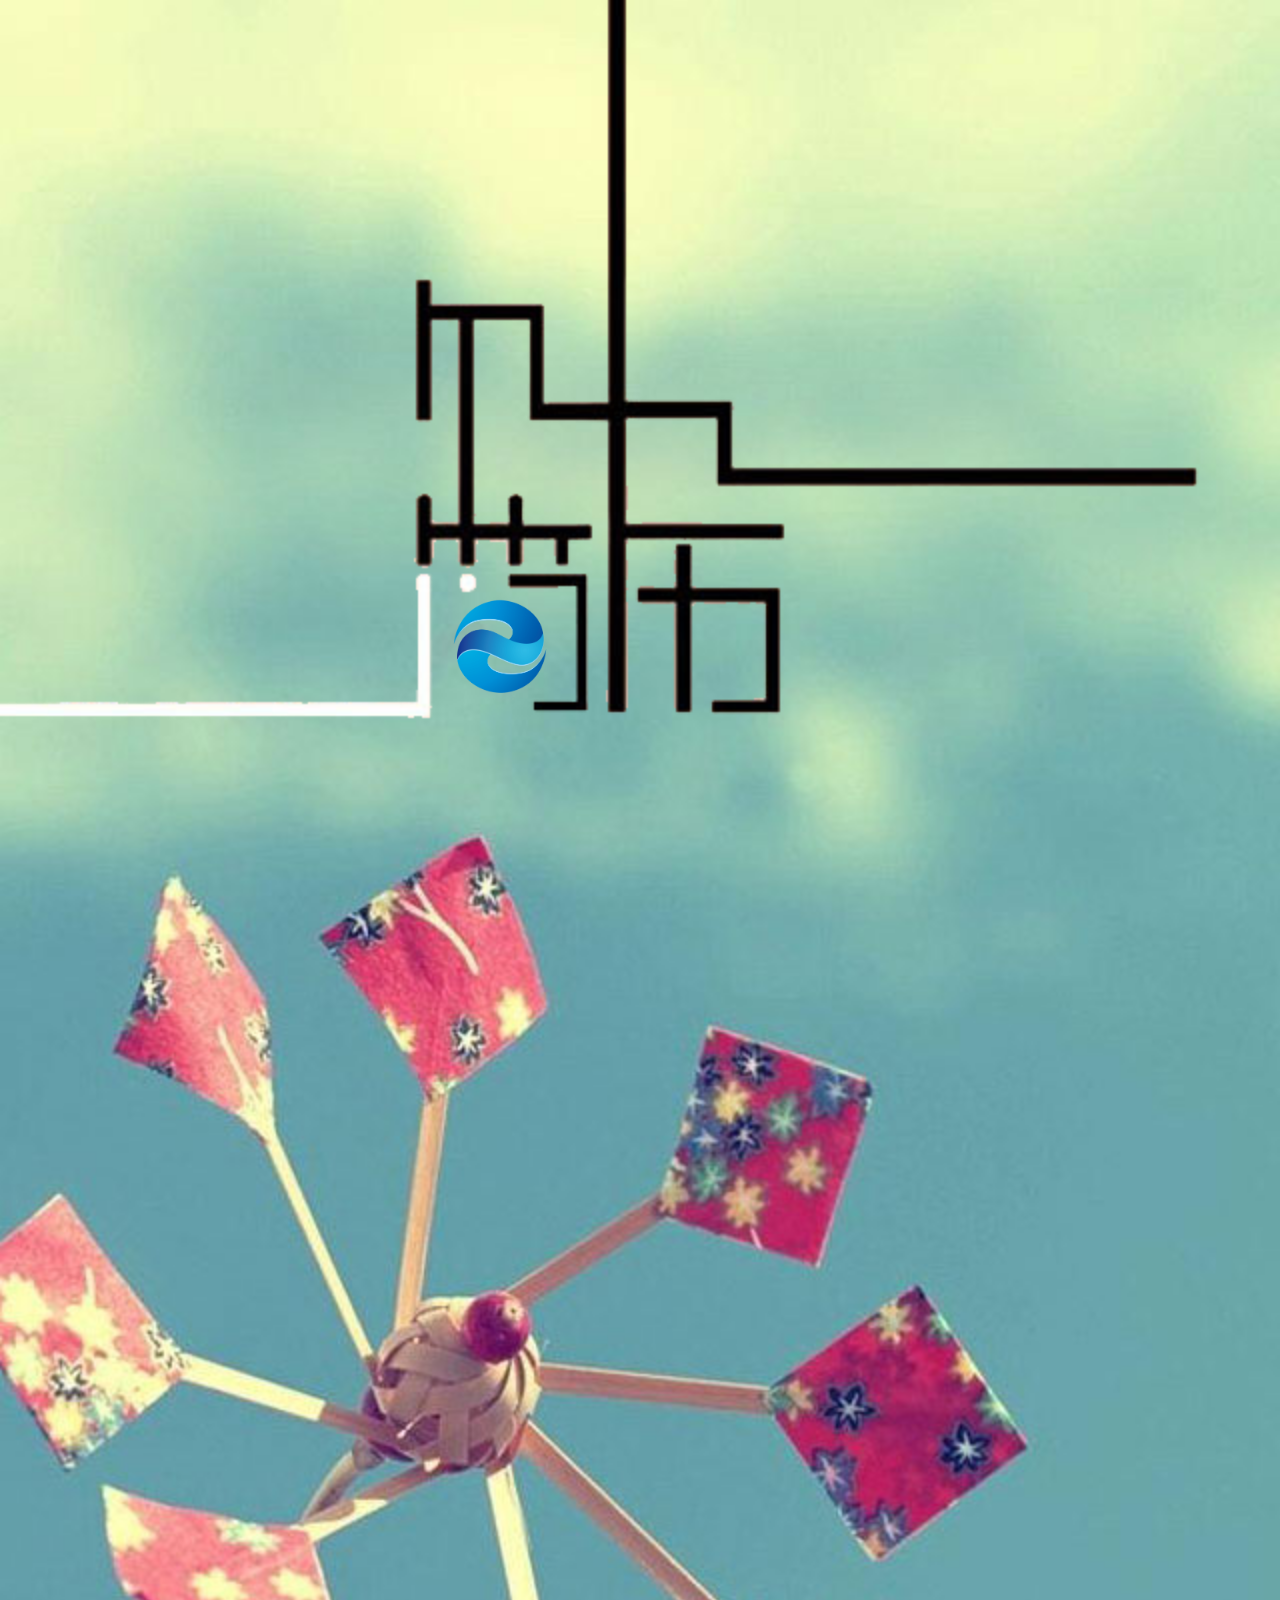
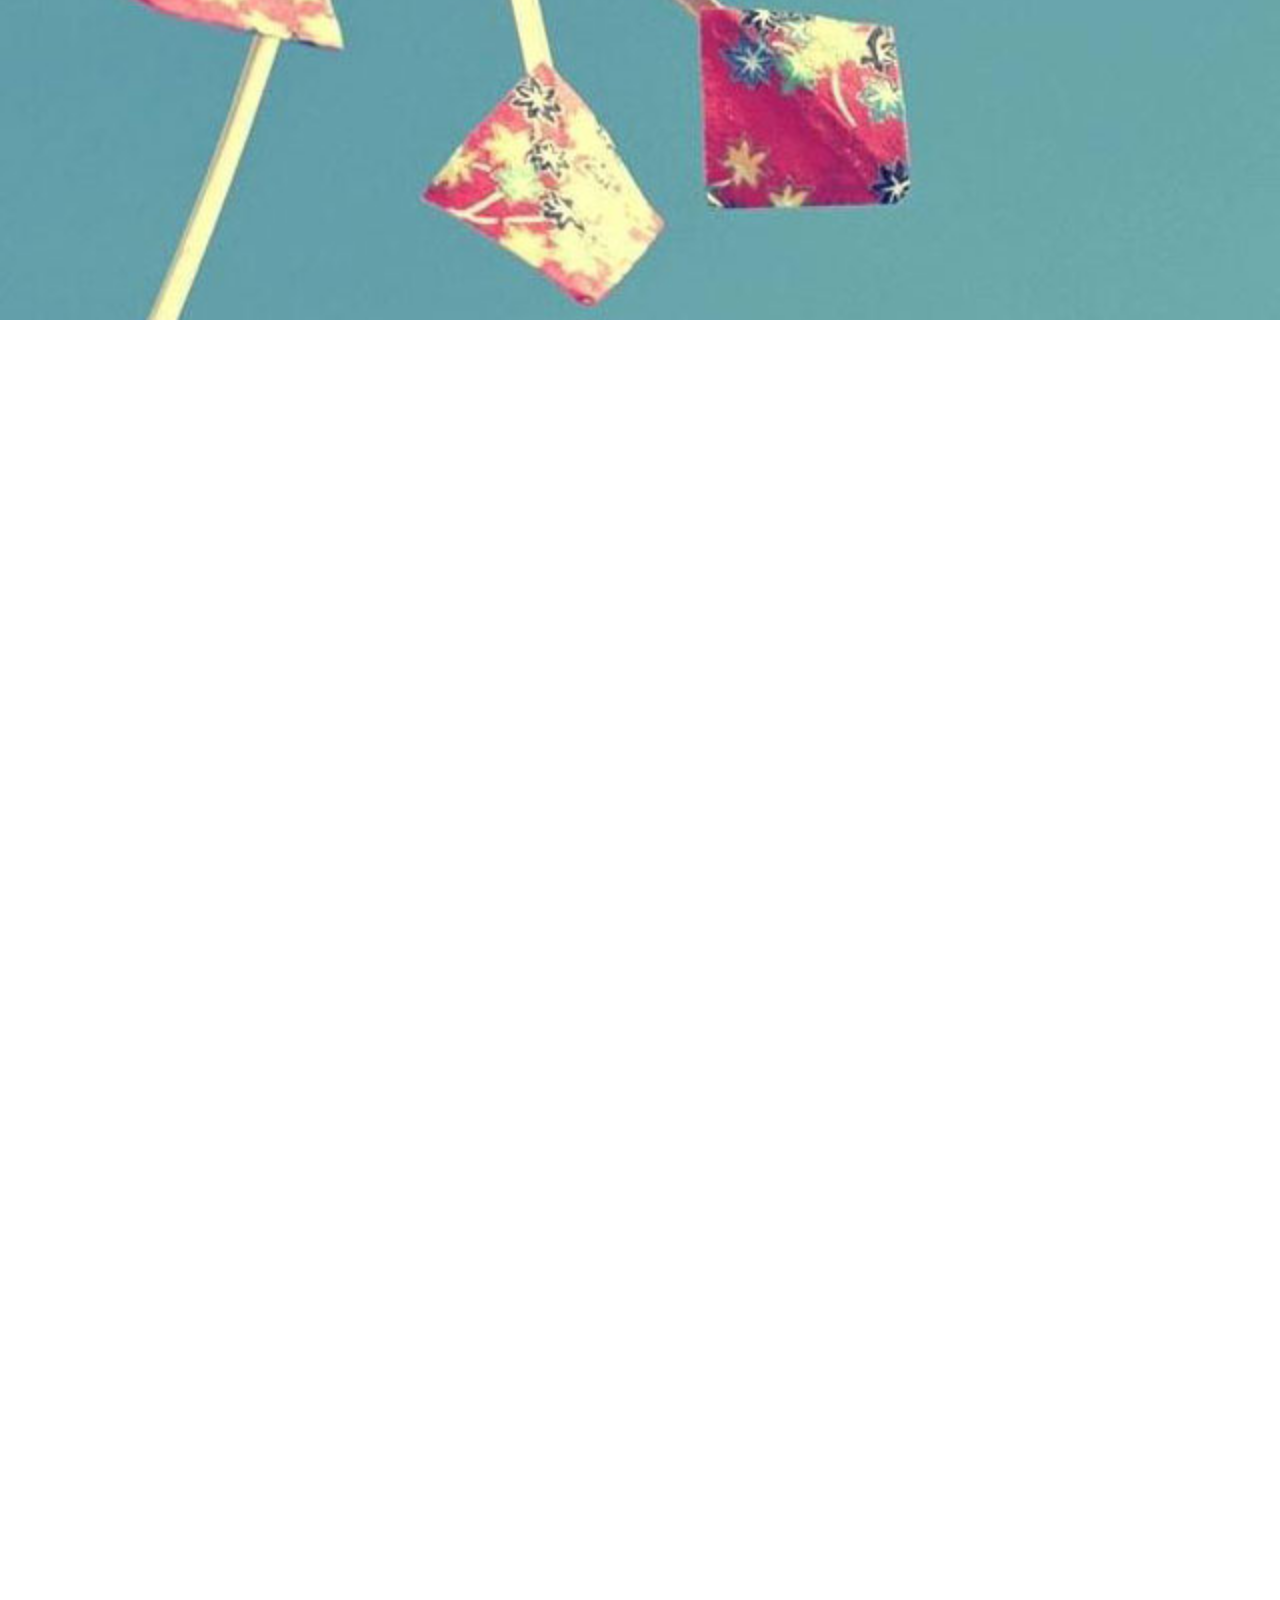
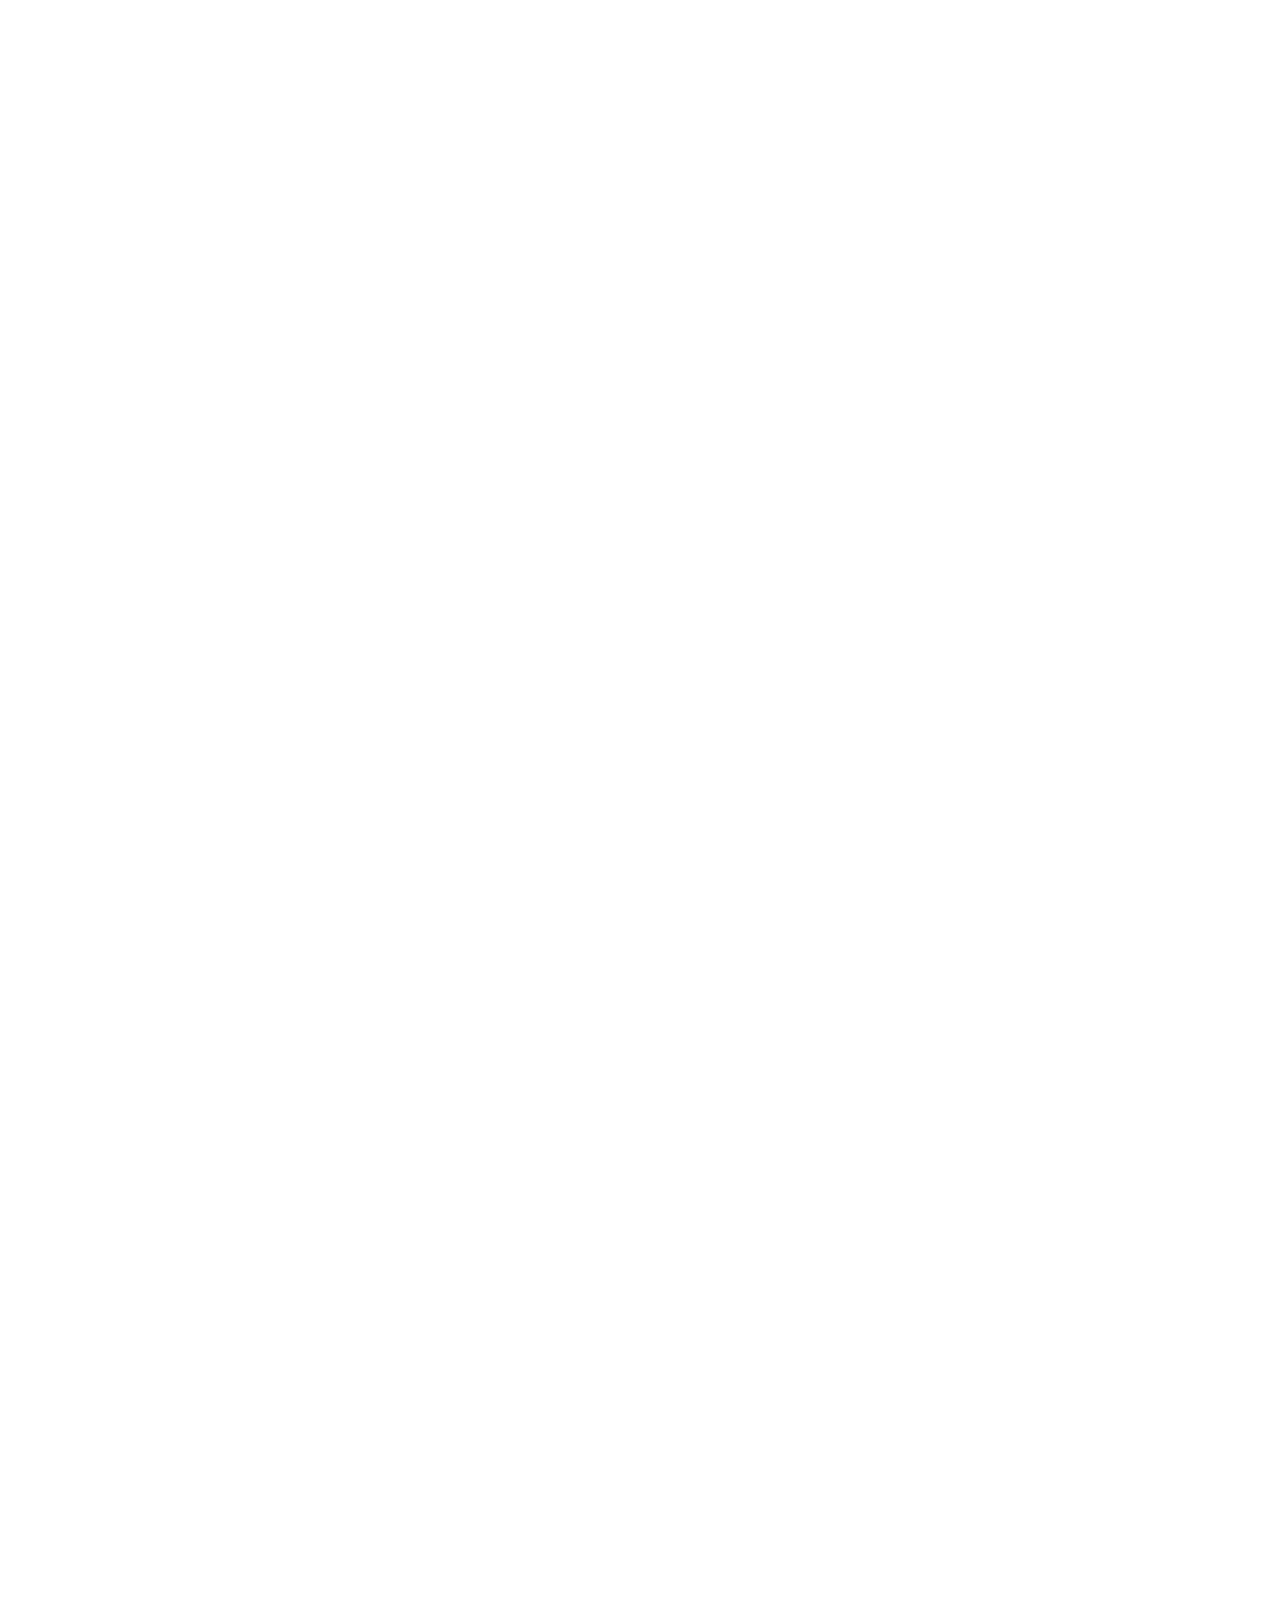
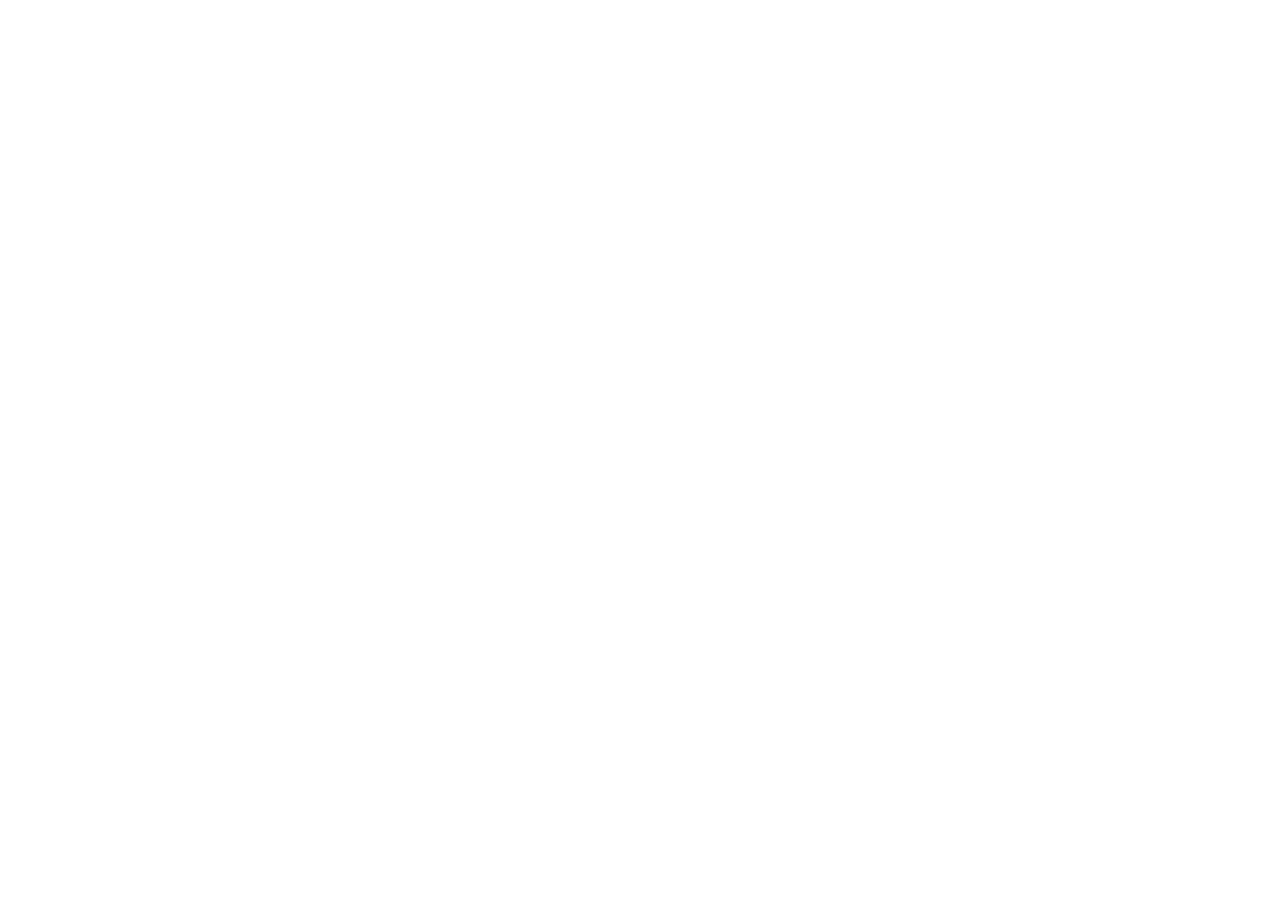
==== index.html @ b7b32af8 "上传讲义" ====
<!DOCTYPE html>
<html>
<head lang="en">
    <meta charset="UTF-8">
    <meta name = "viewport" content="width = device-width,initial-scale=1.0,user-scalable = no">
    <title>马丽-个人简历</title>
    <link rel="stylesheet" href="index.css"/>
</head>
<body>
    <div id="main">
        <ul id="list">
            <li class="zIndex">
                <div class="a1" id="a1">
                    <p></p>
                    <p></p>
                </div>
            </li>
            <li>
                <div class="a2">
                    <span><img src="images/my.jpg"></span>
                   <h3>web前端工程师</h3>
                   <p>姓名：马丽|女</p>
                   <p>学历：本科</p>
                   <p>工作经验：三年</p>
                   <p>电话：13641329804</p>
                   <p>邮箱：1315991270@qq.com</p>
                   <p>现居地：北京市西城区新街口</p>
                </div>
            </li>
            <li >
                <div class="a3">
                    <h3>教育背景</h3>
                   <p>
                   		毕业于郑州轻工业学院，计算机与通信工程学院，网络工程专业，主读课程：c++,java,c#高级编程,数据结构，操作系统，HTML5网站开发等。
                   </p>
                   
                   <h3>个人评价</h3>
                   <p>
                   		活泼开朗，容易相处，认真踏实，自学能力强，容易沟通，乐于团结，很强的责任心，对web前端有浓厚的兴趣！
                   </p>
                </div>
            </li>
            <li >
                <div class="a4">
                	<p>HTML5,css3</p>
                    <p>JavaScript</p>
                    <p>jQuery,ajax</p>
                    <p>git应用</p>
                    <p>IIS调试</p>
                    <p>Bootstrap</p>
                    <p>jQueryUI</p>
                    <p>响应式</p>
                    <p>app</p>
                    <p>PC,移动端</p>
                    <p>web技术</p>
                </div>
            </li>
            <li>
                <div class="a5">
                    <h3>工作经验</h3>
                    <dl>
                        <dt class="left"></dt>
                        <dd class="right">
                            <p>
                                <span></span>
                                2013/04 -- 2014/08<br/>
                                网易河南，担任网页设计制作，负责页面的设计与制作，以及专题页面的设计与制作
                            </p>
                            <p>
                                <span></span>
                                2014/09 -- 2015/09<br/>
                                北京商起网络科技有限公司，担任web前端工程师<br/>
                                1.主要负责公司网站的pc端、移动端、app的开发，并解决各个浏览器的兼容问题。
                                2.协助后台开发人员完成整站的开发。
                                3.帮助seo解决网站WordPress、帝国模板出现的页面问题，帮助网站维护解决网站样式的改变与更新。
                                4.解决浏览器的兼容问题
                            </p>
                            <p>
                                <span></span>
                                2015/09 -- 2016/03<br/>
                                北京中投摩根有限公司,担任web前端工程师<br/>
                                1.负责公司pc端,wap端，微信页面的开发，以及解决浏览器兼容问题。
                                2.配合后台完成页面调试。
                                3.完成其他部门沟通的交互需求
                            </p>
                        </dd>
                    </dl>
                </div>
            </li>
        </ul>
        
    </div>
</body>
</html>
<script src="index.js"></script>
---- index.css ----
* {
	margin:0;
	padding: 0;
}
html, body {
	width: 100%;
	height: 100%;
	overflow: hidden;
}
#main {
	width: 640px;
	height: 960px;
	position: absolute;
	left:50%;
	top:0;
	margin-left:-320px;
	transform-origin: top;
	-webkit-transform-origin: top;/*改变缩放的基准点*/
}
#list li {
	width: 100%;
	height: 100%;
	position: absolute;
	left:0;
	top:0;
	background-size: cover;
	background-repeat:no-repeat;
}
#list li:nth-child(1) {
	background-image: url(images/bg0.jpg);
}
#list li:nth-child(2) {
 background-image: url(images/bg1.jpg);
}
#list li:nth-child(3) {
 background-image: url(images/bg2.jpg);
}
#list li:nth-child(4) {
 background-image: url(images/bg3.png);
}
#list li:nth-child(5) {
 background-image: url(images/bg4.png);
}

.zIndex {
	z-index: 5;
}
.a1 p:nth-child(1) {
	width:600px;
	height:362px;
	background:url(images/i1.png) no-repeat;
	background-size: cover;
	transform: translate(0, -400px);
	-webkit-transform: translate(0, -400px);
	transition: 1s;
	-webkit-transition: 1s;
	opacity: 0;
}
.a1 p:nth-child(2) {
	width:50px;
	height:49px;
	background:url(images/i11.png) no-repeat center;
	background-size: cover;
	transition: 1s;
	-webkit-transition: 1s;
	transform:translate(-500px, 0);
	-webkit-transform:translate(-500px, 0);
	opacity: 0;
}
#a1 p:nth-child(1) {
	transform: translate(0, 0);
	-webkit-transform: translate(0, 0);
	opacity: 1.0;
}
#a1 p:nth-child(2) {
	opacity: 1.0;
	transform:translate(225px, -63px);
	-webkit-transform:translate(225px, -63px);
}
.a2 {
	position: absolute;
	bottom: 20%;
	font-size: 30px;
	color: #fff;
	width: 100%;
	text-align: center;
}
.a2 span {
	width:280px;
	height:280px;
	background:url(images/mybg.gif) no-repeat center;
	background-size: cover;
	display:block;
	margin:20px auto;
	position:relative;
	transform: translate(-600px, 0) rotate(0deg);
	-webkit-transform: translate(-600px, 0) rotate(0deg);
	transition: 1s;
	-webkit-transition: 1s;
}
.a2 span img {
	width: 240px;
	height: 240px;
	border-radius: 50%;
	display: block;
	margin: 0 auto;
	position: absolute;
	left: 50%;
	margin-left: -120px;
	top: 50%;
	margin-top: -120px;
}
.a2 p, .a1 h3 {
	height:50px;
	line-height:50px;
	padding-left:20px;
	background:rgba(0, 0, 0, 0.3);
	color:#fff;
	border-radius:20px;
	width:60%;
	margin:0 auto;
	margin-bottom:5px;
	font-size:28px;
}
.a2 h3 {
	text-align:center;
	font-size:30px;
	height: 50px;
	line-height: 50px;
	padding-left: 20px;
	background: rgba(0,0,0,0.3);
	color: #fff;
	border-radius: 20px;
	width: 60%;
	margin: 0 auto;
	margin-bottom: 5px;
	opacity: 0;
	transform: translate(0, -500px);
	-webkit-transform: translate(0, -500px);
}
.a2 p:nth-child(even) {
 transform: translate(500px, 0);
 -webkit-transform: translate(500px, 0);
}
.a2 p:nth-child(odd) {
 transform: translate(-500px, 0);
 -webkit-transform: translate(-500px, 0);
}
#a2 h3 {
	transform: translate(0, 0);
	-webkit-transform: translate(0, 0);
	opacity:1.0;
	transition:1s;
	-webkit-transition:1s;
}
#a2 span {
	transform: translate(0, 0) rotate(720deg);
	-webkit-transform: translate(0, 0) rotate(720deg);
}
#a2 p {
	transform: translate(0, 0);
	-webkit-transform: translate(0, 0);
	transition:1s;
	-webkit-transition:1s;
}
.a3 h3 {
	height:80px;
	line-height:80px;
	margin:0 auto;
	margin-top:100px;
	width:60%;
	background:rgba(0, 0, 0, 0.3);
	color:#fff;
	font-size:30px;
	padding:0 20px;
}
.a3 p {
	margin:0 auto;
	width:60%;
	padding:10px 20px;
	background:#fff;
	color:#333;
	line-height:50px;
	font-size:28px;
	opacity:0;
	transform: translate(0, 2000px);
	-webkit-transform: translate(0, 2000px);
}
.a3 h3 {
	transform: translate(0, -800px);
	-webkit-transform: translate(0, -800px);
	opacity:0;
}
#a3 h3 {
	transform: translate(0, 0);
	-webkit-transform: translate(0, 0);
	opacity:1.0;
	transition:1s;
	-webkit-transition:1s;
	box-shadow: 10px 10px 10px rgba(0, 0, 0, 0.3);
}
#a3 p {
	transform: translate(0, 0);
	-webkit-transform: translate(0, 0);
	opacity:1.0;
	transition:1s;
	-webkit-transition:1s;
	box-shadow: 10px 10px 10px rgba(0, 0, 0, 0.3);
}
.a4 p {
	width:100px;
	height:100px;
	text-align:center;
	line-height:100px;
	border-radius:50%;
	background:#93930A;
	position:absolute;
	left:50%;
	top:50%;
	margin-left:-50px;
	margin-top:-50px;
	color:#fff;
	font-size:18px;
	border: 10px dashed #fff;
	box-shadow: 2px 2px 43px rgba(255, 255, 255, 0.8);
	opacity: 0;
}
.a4 p:nth-child(11){
	-webkit-animation: rotating 1.2s linear infinite;
    animation: rotating 1.2s linear infinite;
	}
#a4 p:nth-child(1) {
background:#F60;
left:24%;
top:33%;
}
#a4 p:nth-child(2) {
background:#906;
left:50%;
top:28%;
}
#a4 p:nth-child(3) {
background:#52CB65;
left:74%;
top:33%;
}
#a4 p:nth-child(4) {
background:#E12D2D;
left:80%;
top:49%;
}
#a4 p:nth-child(5) {
background:#12087E;
left:74%;
top:64%;
}
#a4 p:nth-child(6) {
background:#71156F;
left:50%;
top:71%;
}
#a4 p:nth-child(7) {
background:#4DB849;
left:27%;
top:64%;
}
#a4 p:nth-child(8) {
background:#71156F;
left:18%;
top:49%;
}
#a4 p:nth-child(9) {
background:#0D0503;
top:10%;
left:50%;
}
#a4 p:nth-child(10) {
background:#0D0503;
top:90%;
left:50%;
}
#a4 p:nth-child(11) {
background:#0D0503;
top:50%;
left:50%;
}
#a4 p {
	opacity: 1.0;
	transform:rotate(720deg);
	-webkit-transform:rotate(720deg);
	transition: 1s;
	-webkit-transition: 1s;
}
.a5 {
	width:80%;
	margin:0 auto;
}
.a5 h3 {
	width:60%;
	height:50px;
	line-height:50px;
	text-align:center;
	background:rgba(255, 255, 255, 0.6);
	color:#fff;
	font-size:30px;
	margin:0 auto;
	margin-top:80px;
	opacity: 0;
}
.a5 dl {
	margin-top:30px;
	position:relative;
	overflow:hidden;
}
.a5 .left {
	width:1px;
	height:600px;
	background-color:#fff;
	float:left;
	margin-left:100px;
	opacity: 0;
}
.a5 .right {
	float:left;
	width:60%;
}
.a5 .right p {
	background-color:#fff;
	padding:10px;
	margin-bottom:20px;
	box-shadow: 5px 5px 10px rgba(255, 255, 255, 0.4);
	margin-left:20px;
	line-height:27px;
	font-size:16px;
	color:#333;
	opacity: 0;
	transform: translate(0, -800px);
	-webkit-transform: translate(0, -800px);
}
.a5 .right p span {
	width:25px;
	height:25px;
	border-radius:50%;
	background-color:#fff;
	position:absolute;
	left:-34px;
}
#a5 h3 {
	opacity:1.0;
	transition: 1s;
	-webkit-transition: 1s;
}
#a5 .left {
	opacity: 1.0;
	transition: 1s;
	-webkit-transition: 1s;
}
#a5 .right p {
	opacity: 1.0;
	transition: 2s;
	-webkit-transition: 2s;
	transform: translate(0, 0);
	-webkit-transform: translate(0, 0);
}

@-webkit-keyframes rotating {
    
	form {
     	background:none;
    }
	to {
        background:#f00;
    }
}

@keyframes rotating {
    form {
       background:none;
    }
	to {
        background:#f00;
    }
}
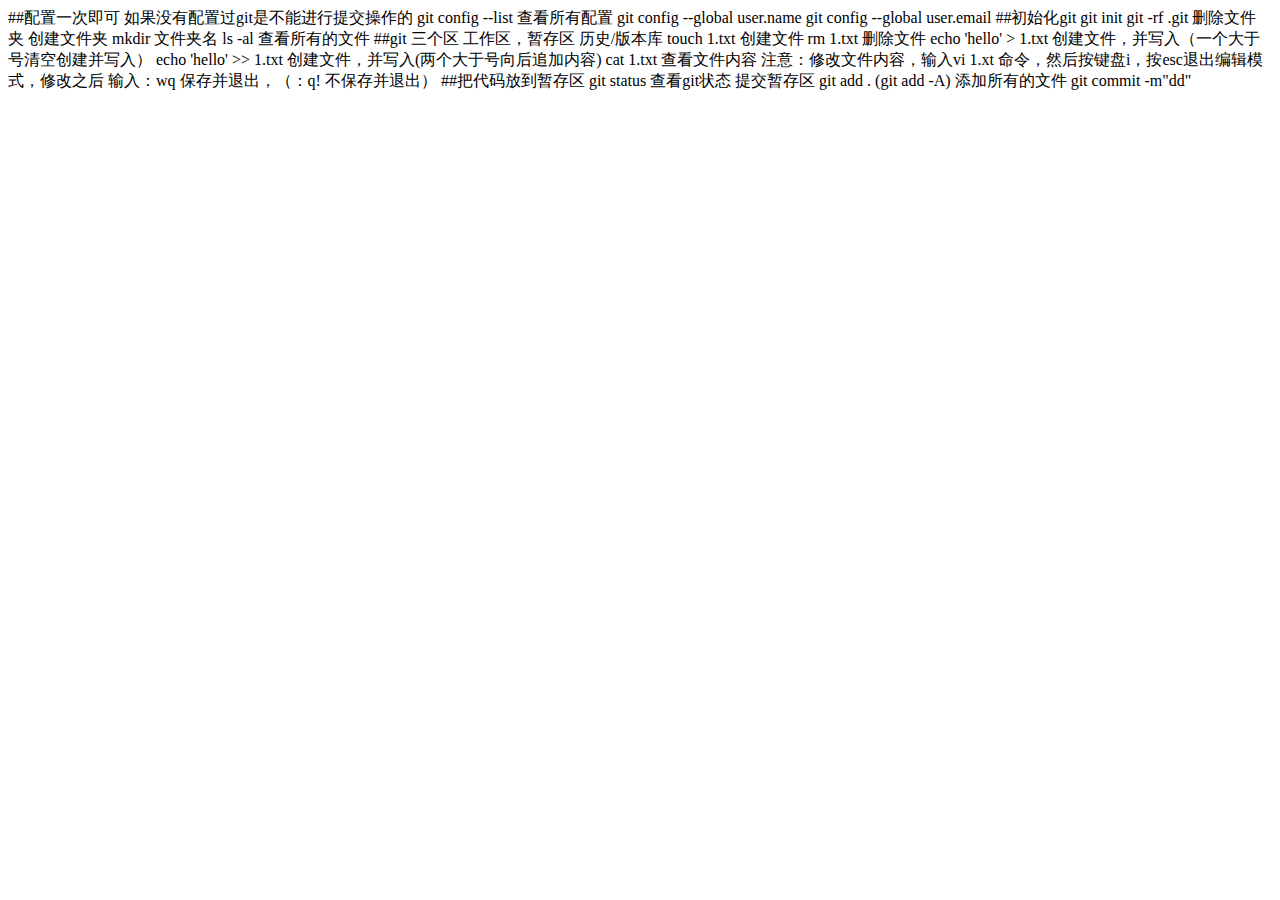
==== commit 1a53a32a: "文件提交" ====
--- a/index.html
+++ b/index.html
@@ -1,95 +1,32 @@
 <!DOCTYPE html>
 <html>
-<head lang="en">
+<head>
     <meta charset="UTF-8">
-    <meta name = "viewport" content="width = device-width,initial-scale=1.0,user-scalable = no">
-    <title>马丽-个人简历</title>
-    <link rel="stylesheet" href="index.css"/>
+    <title>Title</title>
 </head>
 <body>
-    <div id="main">
-        <ul id="list">
-            <li class="zIndex">
-                <div class="a1" id="a1">
-                    <p></p>
-                    <p></p>
-                </div>
-            </li>
-            <li>
-                <div class="a2">
-                    <span><img src="images/my.jpg"></span>
-                   <h3>web前端工程师</h3>
-                   <p>姓名：马丽|女</p>
-                   <p>学历：本科</p>
-                   <p>工作经验：三年</p>
-                   <p>电话：13641329804</p>
-                   <p>邮箱：1315991270@qq.com</p>
-                   <p>现居地：北京市西城区新街口</p>
-                </div>
-            </li>
-            <li >
-                <div class="a3">
-                    <h3>教育背景</h3>
-                   <p>
-                   		毕业于郑州轻工业学院，计算机与通信工程学院，网络工程专业，主读课程：c++,java,c#高级编程,数据结构，操作系统，HTML5网站开发等。
-                   </p>
-                   
-                   <h3>个人评价</h3>
-                   <p>
-                   		活泼开朗，容易相处，认真踏实，自学能力强，容易沟通，乐于团结，很强的责任心，对web前端有浓厚的兴趣！
-                   </p>
-                </div>
-            </li>
-            <li >
-                <div class="a4">
-                	<p>HTML5,css3</p>
-                    <p>JavaScript</p>
-                    <p>jQuery,ajax</p>
-                    <p>git应用</p>
-                    <p>IIS调试</p>
-                    <p>Bootstrap</p>
-                    <p>jQueryUI</p>
-                    <p>响应式</p>
-                    <p>app</p>
-                    <p>PC,移动端</p>
-                    <p>web技术</p>
-                </div>
-            </li>
-            <li>
-                <div class="a5">
-                    <h3>工作经验</h3>
-                    <dl>
-                        <dt class="left"></dt>
-                        <dd class="right">
-                            <p>
-                                <span></span>
-                                2013/04 -- 2014/08<br/>
-                                网易河南，担任网页设计制作，负责页面的设计与制作，以及专题页面的设计与制作
-                            </p>
-                            <p>
-                                <span></span>
-                                2014/09 -- 2015/09<br/>
-                                北京商起网络科技有限公司，担任web前端工程师<br/>
-                                1.主要负责公司网站的pc端、移动端、app的开发，并解决各个浏览器的兼容问题。
-                                2.协助后台开发人员完成整站的开发。
-                                3.帮助seo解决网站WordPress、帝国模板出现的页面问题，帮助网站维护解决网站样式的改变与更新。
-                                4.解决浏览器的兼容问题
-                            </p>
-                            <p>
-                                <span></span>
-                                2015/09 -- 2016/03<br/>
-                                北京中投摩根有限公司,担任web前端工程师<br/>
-                                1.负责公司pc端,wap端，微信页面的开发，以及解决浏览器兼容问题。
-                                2.配合后台完成页面调试。
-                                3.完成其他部门沟通的交互需求
-                            </p>
-                        </dd>
-                    </dl>
-                </div>
-            </li>
-        </ul>
-        
-    </div>
+##配置一次即可
+如果没有配置过git是不能进行提交操作的
+git config --list 查看所有配置
+git config --global user.name
+git config --global user.email
+##初始化git
+git init
+git -rf .git 删除文件夹
+创建文件夹 mkdir 文件夹名
+ls -al 查看所有的文件
+##git 三个区 工作区，暂存区 历史/版本库
+touch 1.txt 创建文件
+rm 1.txt 删除文件
+echo 'hello' > 1.txt 创建文件，并写入（一个大于号清空创建并写入）
+echo 'hello' >> 1.txt 创建文件，并写入(两个大于号向后追加内容)
+cat 1.txt 查看文件内容
+注意：修改文件内容，输入vi 1.xt 命令，然后按键盘i，按esc退出编辑模式，修改之后 输入：wq 保存并退出，（：q! 不保存并退出）
+##把代码放到暂存区
+git status 查看git状态
+提交暂存区
+git add . (git add -A) 添加所有的文件
+git commit -m"dd"
+
 </body>
-</html>
-<script src="index.js"></script>+</html>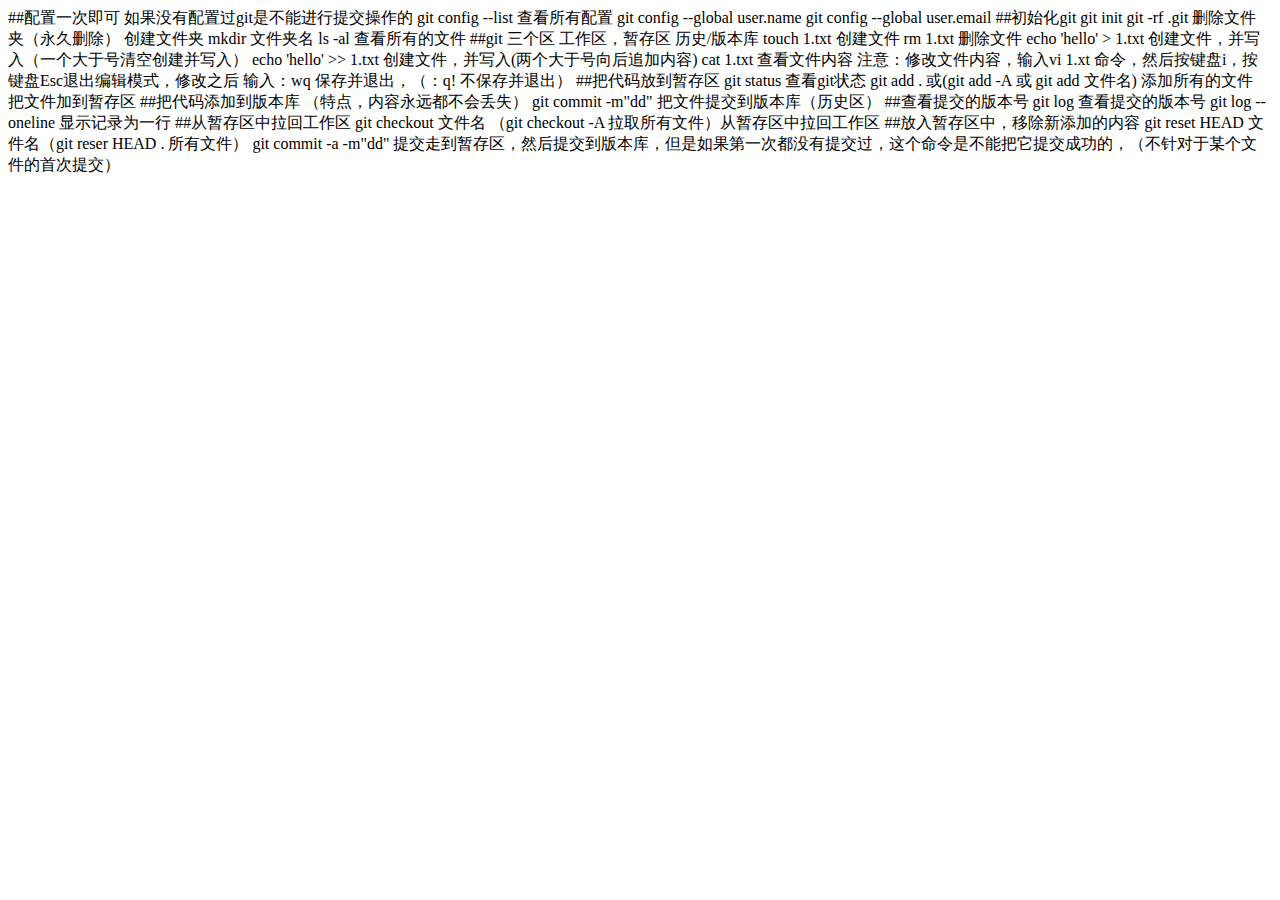
==== commit a21345af: "再次提交" ====
--- a/index.html
+++ b/index.html
@@ -12,7 +12,7 @@
 git config --global user.email
 ##初始化git
 git init
-git -rf .git 删除文件夹
+git -rf .git 删除文件夹（永久删除）
 创建文件夹 mkdir 文件夹名
 ls -al 查看所有的文件
 ##git 三个区 工作区，暂存区 历史/版本库
@@ -21,12 +21,21 @@
 echo 'hello' > 1.txt 创建文件，并写入（一个大于号清空创建并写入）
 echo 'hello' >> 1.txt 创建文件，并写入(两个大于号向后追加内容)
 cat 1.txt 查看文件内容
-注意：修改文件内容，输入vi 1.xt 命令，然后按键盘i，按esc退出编辑模式，修改之后 输入：wq 保存并退出，（：q! 不保存并退出）
+注意：修改文件内容，输入vi 1.xt 命令，然后按键盘i，按键盘Esc退出编辑模式，修改之后 输入：wq 保存并退出，（：q! 不保存并退出）
 ##把代码放到暂存区
 git status 查看git状态
-提交暂存区
-git add . (git add -A) 添加所有的文件
-git commit -m"dd"
+git add . 或(git add -A 或 git add 文件名) 添加所有的文件 把文件加到暂存区
+##把代码添加到版本库  （特点，内容永远都不会丢失）
+git commit -m"dd" 把文件提交到版本库（历史区）
+##查看提交的版本号
+git log 查看提交的版本号
+git log --oneline 显示记录为一行
+##从暂存区中拉回工作区
+git checkout 文件名 （git checkout -A 拉取所有文件）从暂存区中拉回工作区
+##放入暂存区中，移除新添加的内容
+git reset HEAD 文件名（git reser HEAD . 所有文件）
+git commit -a -m"dd" 提交走到暂存区，然后提交到版本库，但是如果第一次都没有提交过，这个命令是不能把它提交成功的，（不针对于某个文件的首次提交）
+
 
 </body>
 </html>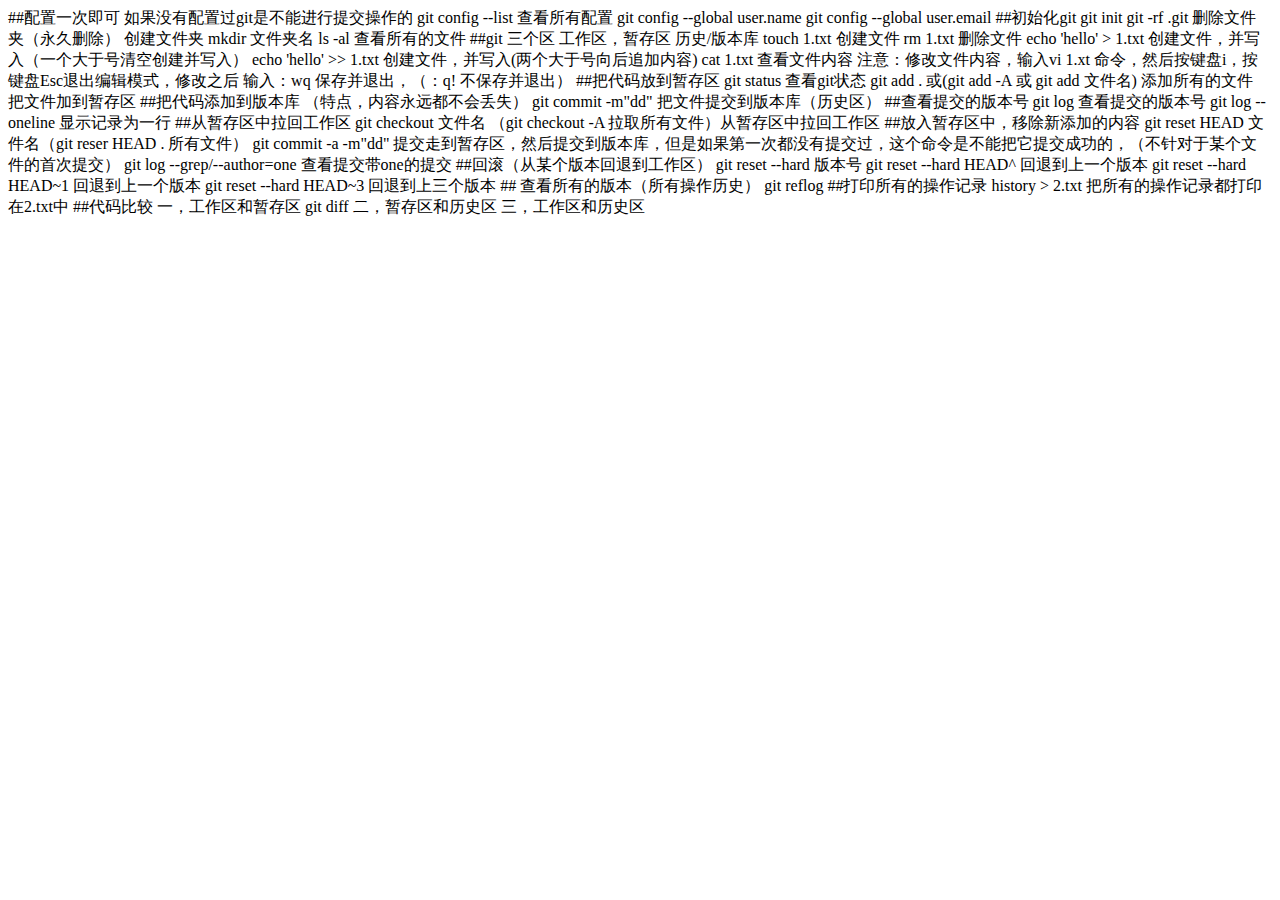
==== commit 276d9ed3: "dd" ====
--- a/index.html
+++ b/index.html
@@ -10,11 +10,13 @@
 git config --list 查看所有配置
 git config --global user.name
 git config --global user.email
+
 ##初始化git
 git init
 git -rf .git 删除文件夹（永久删除）
 创建文件夹 mkdir 文件夹名
 ls -al 查看所有的文件
+
 ##git 三个区 工作区，暂存区 历史/版本库
 touch 1.txt 创建文件
 rm 1.txt 删除文件
@@ -22,20 +24,42 @@
 echo 'hello' >> 1.txt 创建文件，并写入(两个大于号向后追加内容)
 cat 1.txt 查看文件内容
 注意：修改文件内容，输入vi 1.xt 命令，然后按键盘i，按键盘Esc退出编辑模式，修改之后 输入：wq 保存并退出，（：q! 不保存并退出）
+
 ##把代码放到暂存区
 git status 查看git状态
 git add . 或(git add -A 或 git add 文件名) 添加所有的文件 把文件加到暂存区
+
 ##把代码添加到版本库  （特点，内容永远都不会丢失）
 git commit -m"dd" 把文件提交到版本库（历史区）
+
 ##查看提交的版本号
 git log 查看提交的版本号
 git log --oneline 显示记录为一行
+
 ##从暂存区中拉回工作区
 git checkout 文件名 （git checkout -A 拉取所有文件）从暂存区中拉回工作区
+
 ##放入暂存区中，移除新添加的内容
 git reset HEAD 文件名（git reser HEAD . 所有文件）
 git commit -a -m"dd" 提交走到暂存区，然后提交到版本库，但是如果第一次都没有提交过，这个命令是不能把它提交成功的，（不针对于某个文件的首次提交）
+git log --grep/--author=one 查看提交带one的提交
 
+##回滚（从某个版本回退到工作区）
+git reset --hard 版本号
+git reset --hard HEAD^ 回退到上一个版本
+git reset --hard HEAD~1 回退到上一个版本
+git reset --hard HEAD~3 回退到上三个版本
 
+## 查看所有的版本（所有操作历史）
+git reflog
+
+##打印所有的操作记录
+history > 2.txt 把所有的操作记录都打印在2.txt中
+
+##代码比较
+一，工作区和暂存区
+git diff 
+二，暂存区和历史区
+三，工作区和历史区
 </body>
 </html>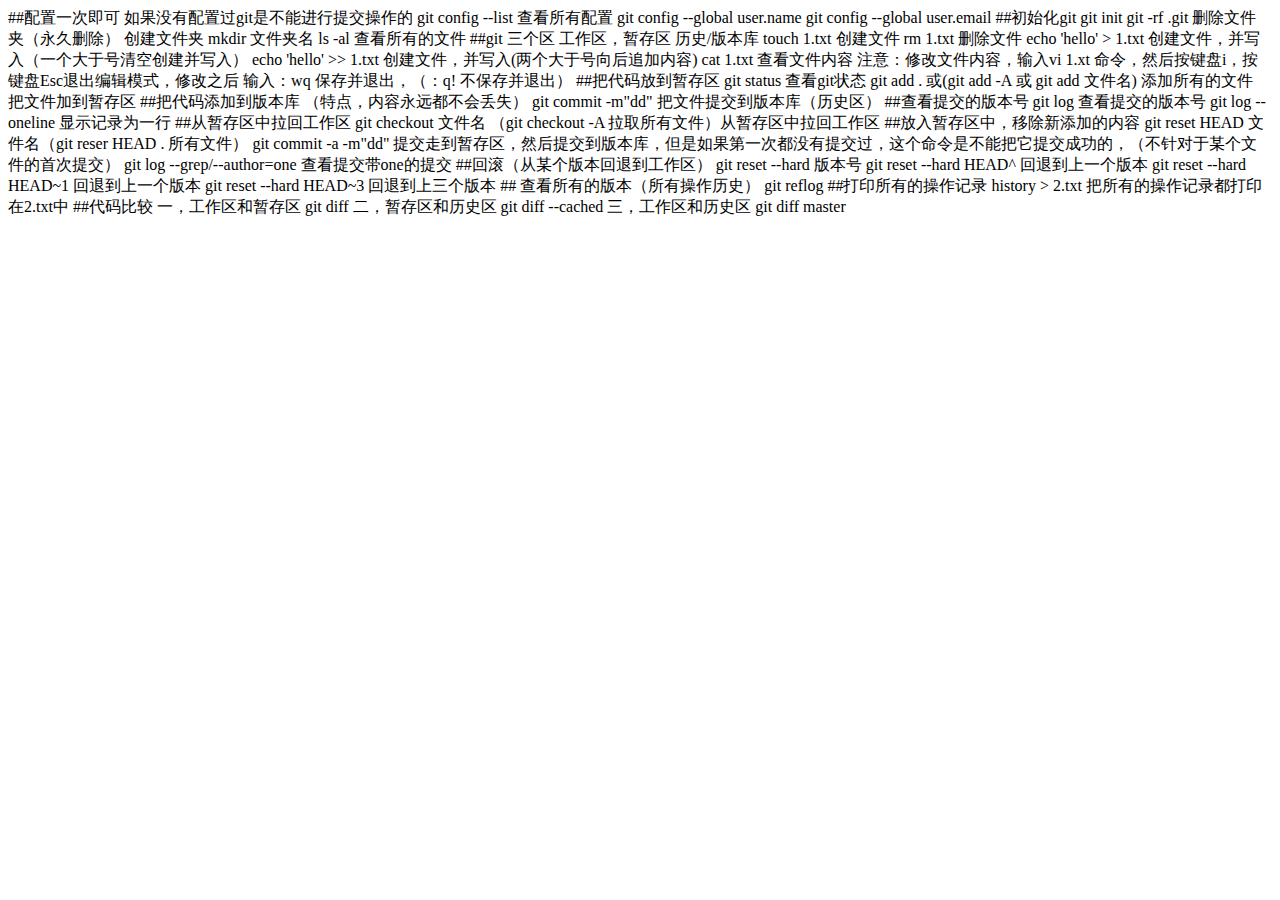
==== commit 71ac2969: "dd" ====
--- a/index.html
+++ b/index.html
@@ -58,8 +58,10 @@
 
 ##代码比较
 一，工作区和暂存区
-git diff 
+git diff
 二，暂存区和历史区
+git diff --cached
 三，工作区和历史区
+git diff master
 </body>
 </html>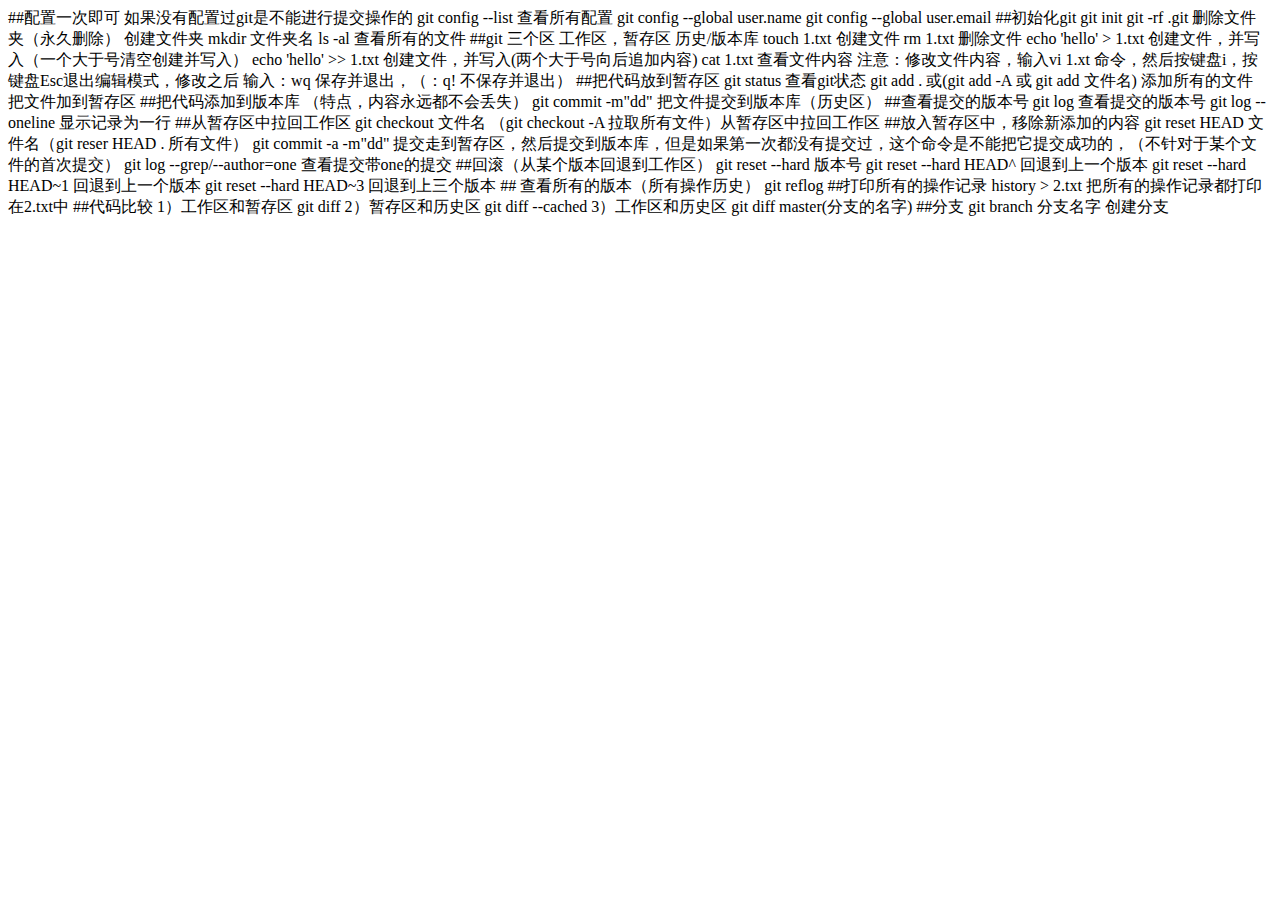
==== commit b5634c9f: "fd" ====
--- a/index.html
+++ b/index.html
@@ -57,11 +57,14 @@
 history > 2.txt 把所有的操作记录都打印在2.txt中
 
 ##代码比较
-一，工作区和暂存区
+1）工作区和暂存区
 git diff
-二，暂存区和历史区
+2）暂存区和历史区
 git diff --cached
-三，工作区和历史区
-git diff master
+3）工作区和历史区
+git diff master(分支的名字)
+
+##分支
+git branch 分支名字  创建分支
 </body>
 </html>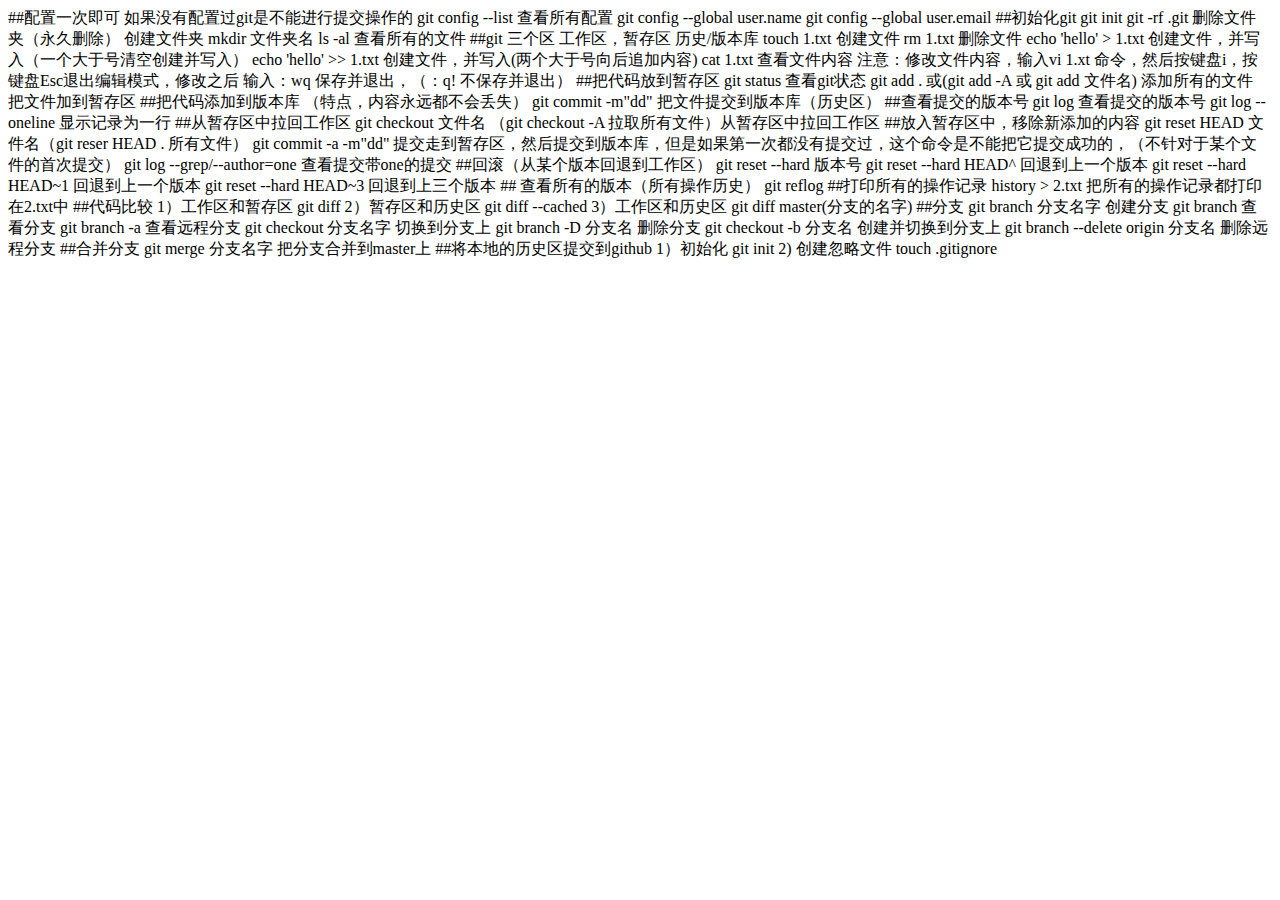
==== commit b7fdb8b0: "ff" ====
--- a/index.html
+++ b/index.html
@@ -66,5 +66,20 @@
 
 ##分支
 git branch 分支名字  创建分支
+git branch 查看分支
+git branch -a 查看远程分支
+git checkout 分支名字 切换到分支上
+git branch -D 分支名  删除分支
+git checkout -b 分支名 创建并切换到分支上
+git branch --delete origin 分支名 删除远程分支
+
+##合并分支
+git merge 分支名字  把分支合并到master上
+
+##将本地的历史区提交到github
+1）初始化 git init
+2) 创建忽略文件 touch .gitignore
+
+
 </body>
 </html>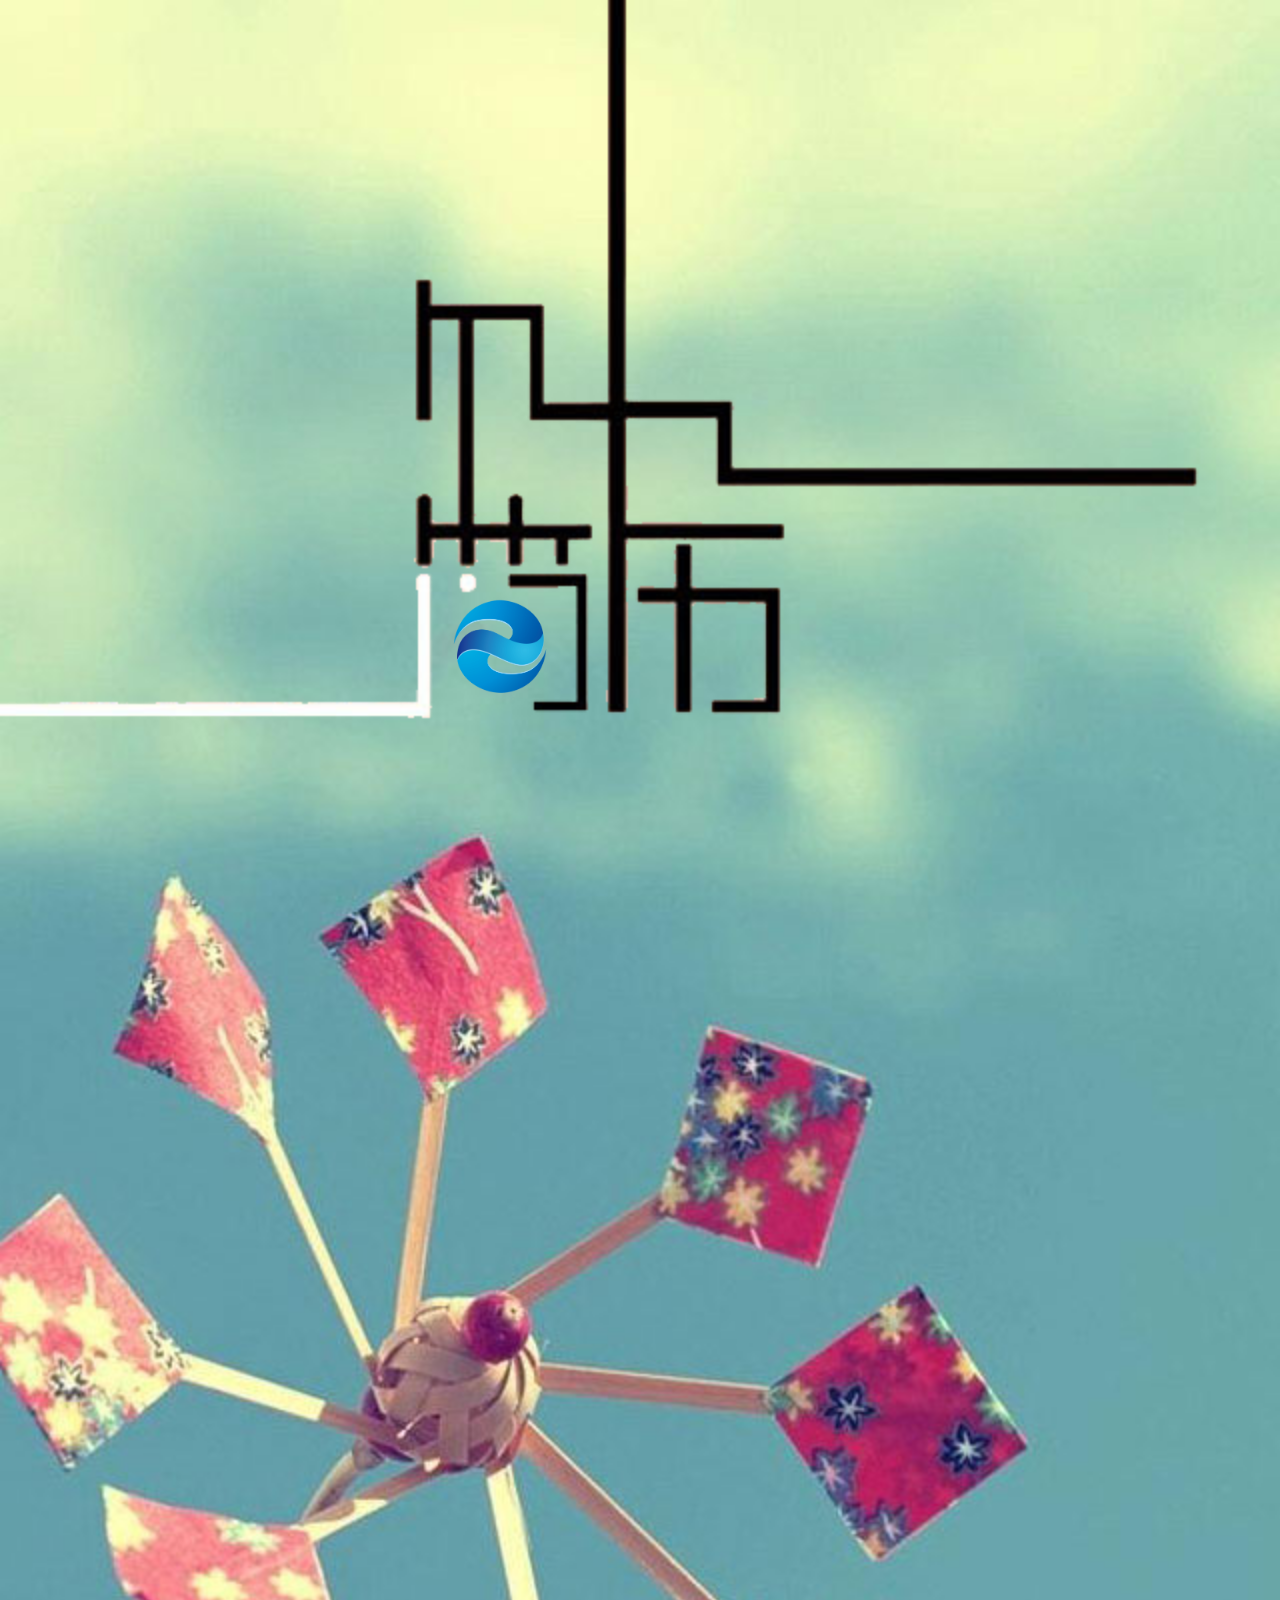
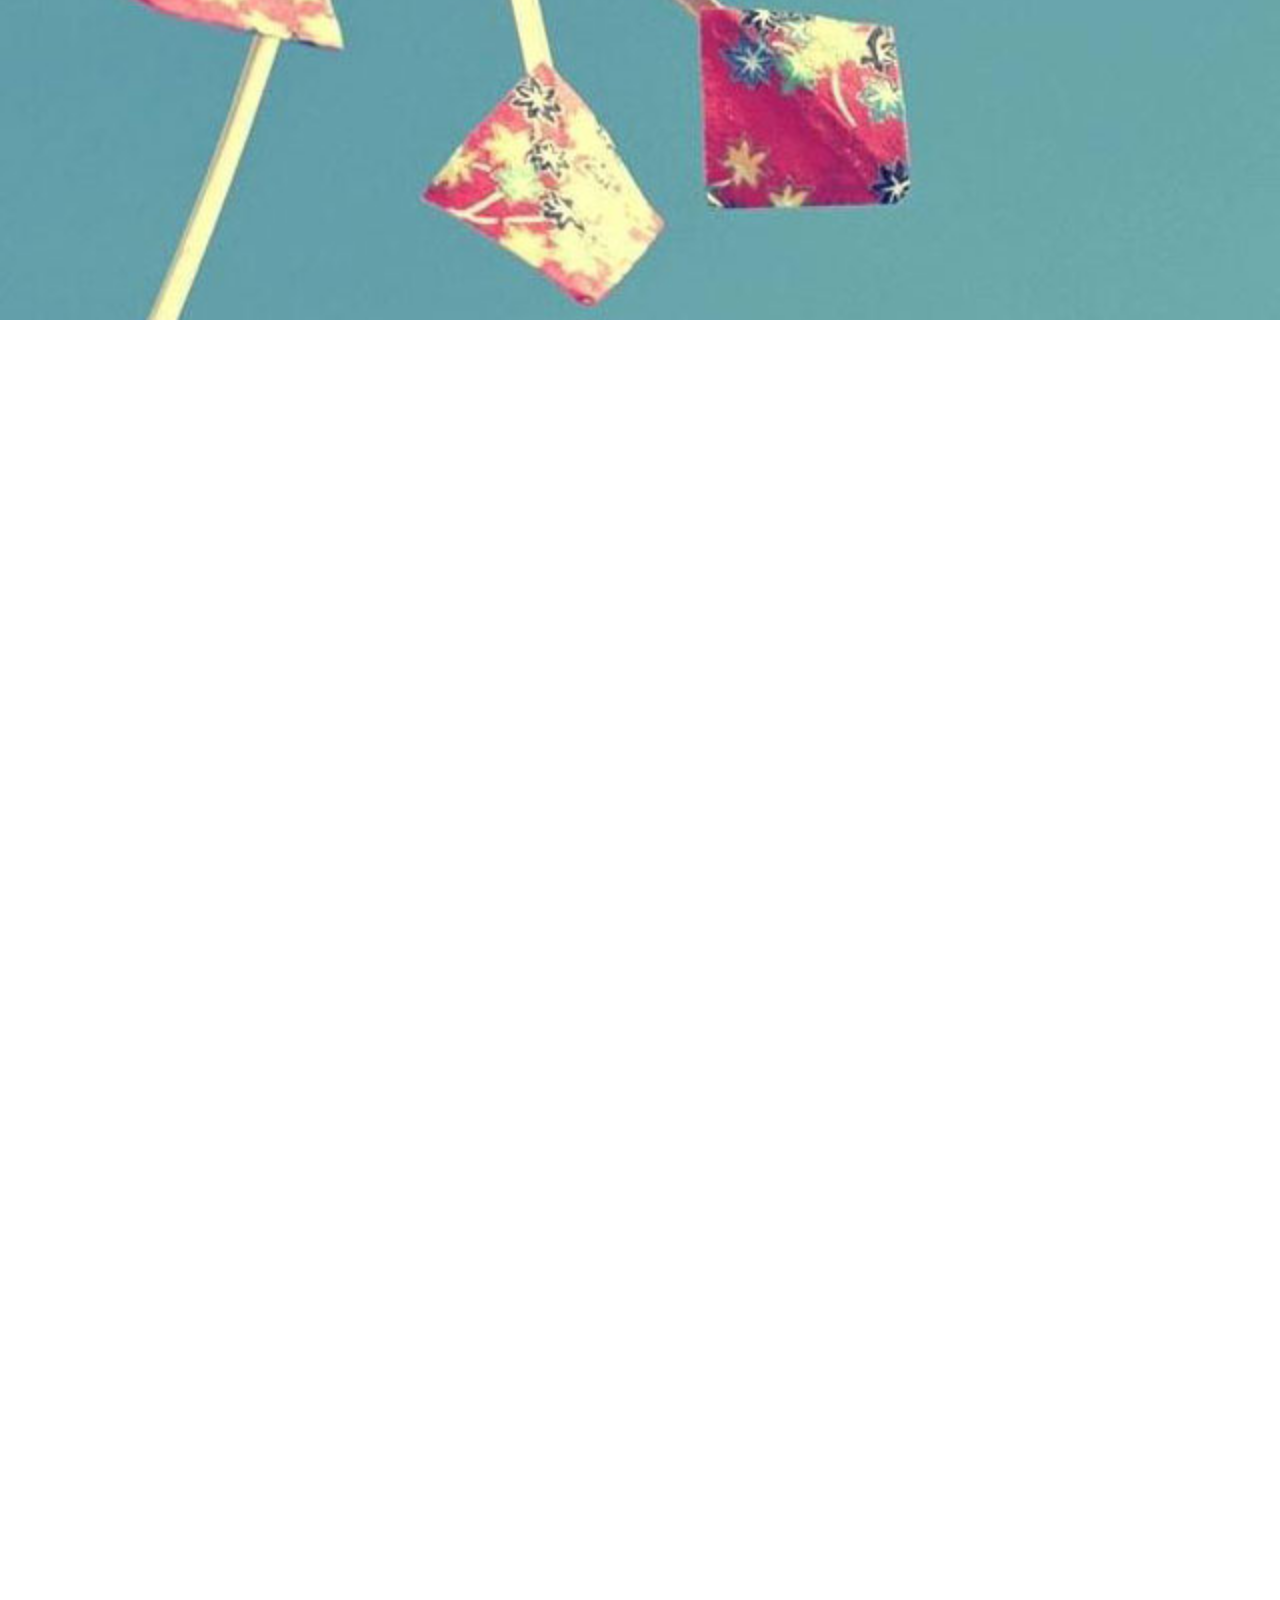
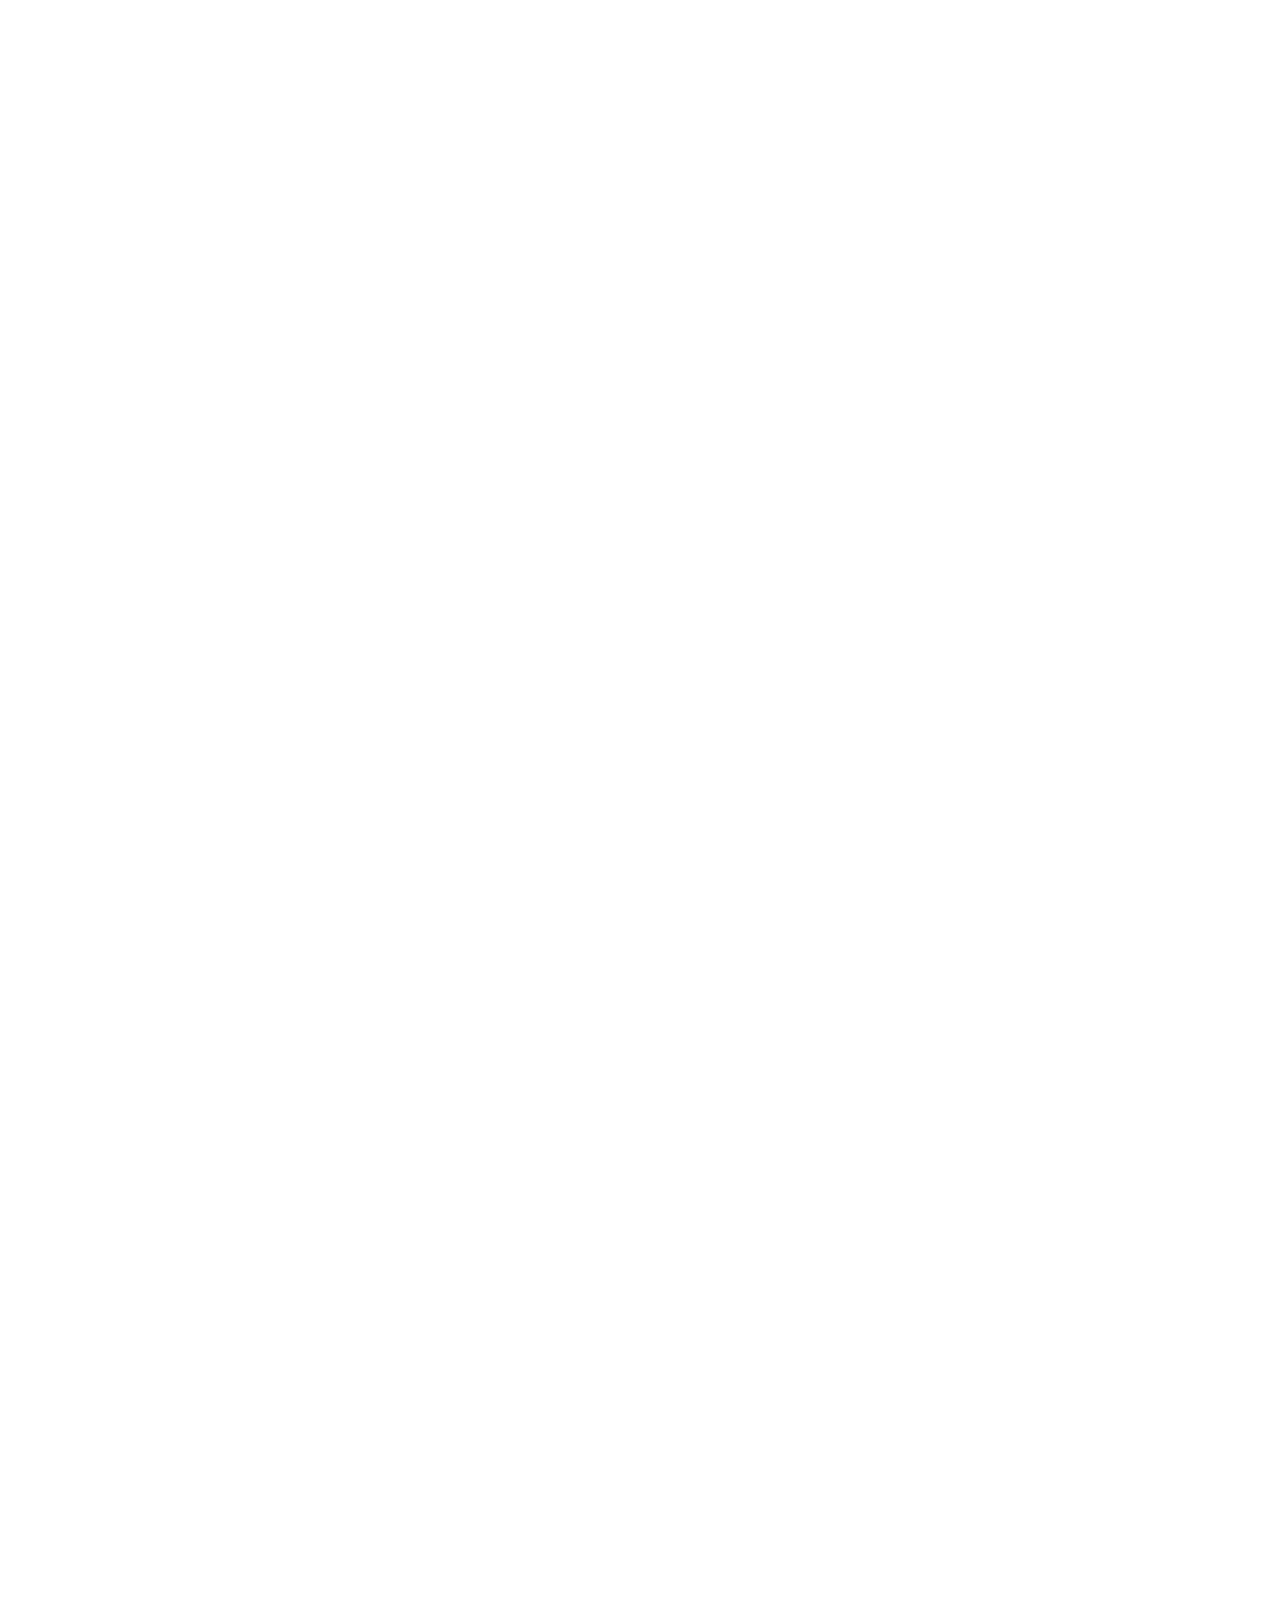
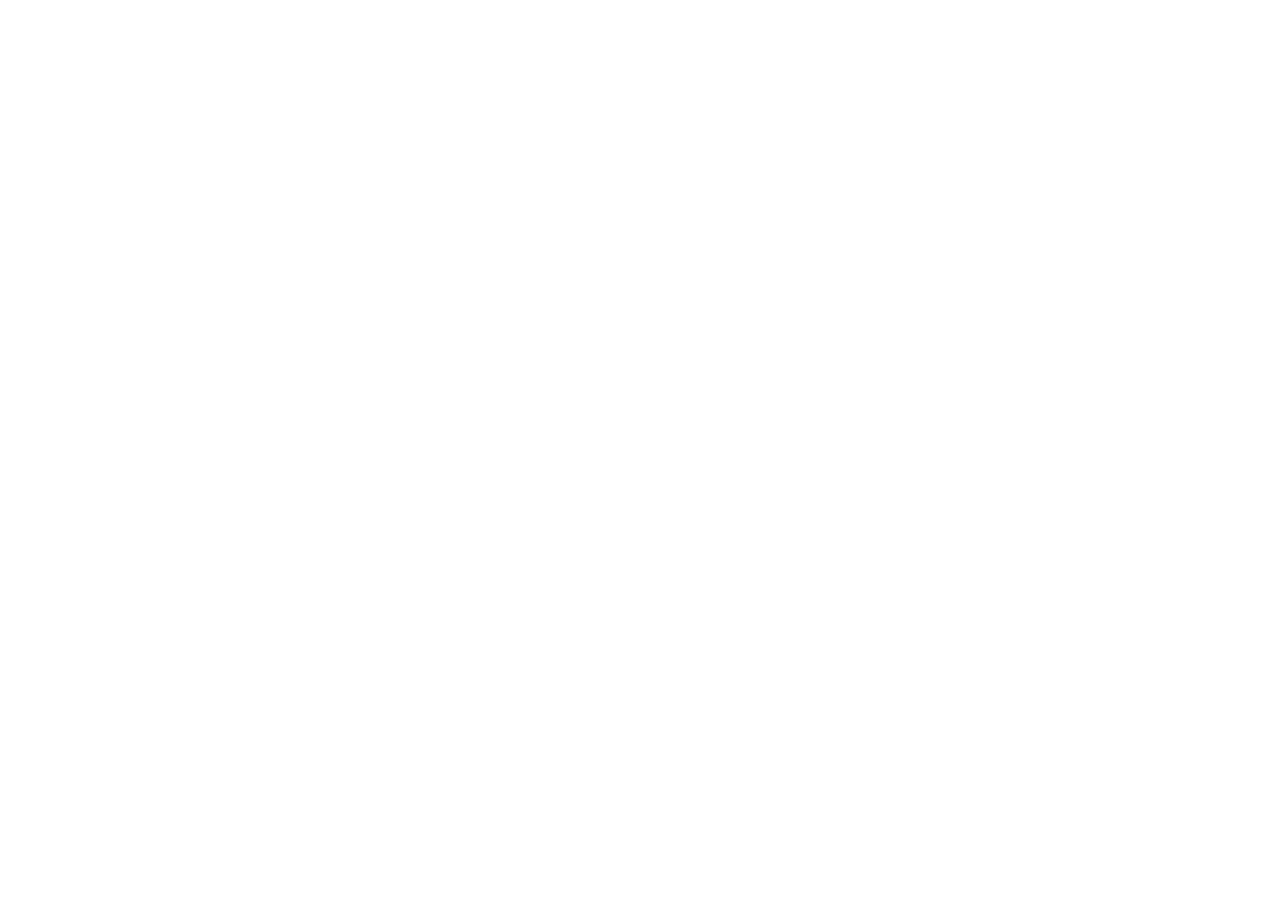
==== commit 0677bfb8: "Merge branch 'gh-pages' of https://github.com/mahuili/mytest into gh-pages" ====
--- a/index.html
+++ b/index.html
@@ -1,85 +1,95 @@
 <!DOCTYPE html>
 <html>
-<head>
+<head lang="en">
     <meta charset="UTF-8">
-    <title>Title</title>
+    <meta name = "viewport" content="width = device-width,initial-scale=1.0,user-scalable = no">
+    <title>马丽-个人简历</title>
+    <link rel="stylesheet" href="index.css"/>
 </head>
 <body>
-##配置一次即可
-如果没有配置过git是不能进行提交操作的
-git config --list 查看所有配置
-git config --global user.name
-git config --global user.email
-
-##初始化git
-git init
-git -rf .git 删除文件夹（永久删除）
-创建文件夹 mkdir 文件夹名
-ls -al 查看所有的文件
-
-##git 三个区 工作区，暂存区 历史/版本库
-touch 1.txt 创建文件
-rm 1.txt 删除文件
-echo 'hello' > 1.txt 创建文件，并写入（一个大于号清空创建并写入）
-echo 'hello' >> 1.txt 创建文件，并写入(两个大于号向后追加内容)
-cat 1.txt 查看文件内容
-注意：修改文件内容，输入vi 1.xt 命令，然后按键盘i，按键盘Esc退出编辑模式，修改之后 输入：wq 保存并退出，（：q! 不保存并退出）
-
-##把代码放到暂存区
-git status 查看git状态
-git add . 或(git add -A 或 git add 文件名) 添加所有的文件 把文件加到暂存区
-
-##把代码添加到版本库  （特点，内容永远都不会丢失）
-git commit -m"dd" 把文件提交到版本库（历史区）
-
-##查看提交的版本号
-git log 查看提交的版本号
-git log --oneline 显示记录为一行
-
-##从暂存区中拉回工作区
-git checkout 文件名 （git checkout -A 拉取所有文件）从暂存区中拉回工作区
-
-##放入暂存区中，移除新添加的内容
-git reset HEAD 文件名（git reser HEAD . 所有文件）
-git commit -a -m"dd" 提交走到暂存区，然后提交到版本库，但是如果第一次都没有提交过，这个命令是不能把它提交成功的，（不针对于某个文件的首次提交）
-git log --grep/--author=one 查看提交带one的提交
-
-##回滚（从某个版本回退到工作区）
-git reset --hard 版本号
-git reset --hard HEAD^ 回退到上一个版本
-git reset --hard HEAD~1 回退到上一个版本
-git reset --hard HEAD~3 回退到上三个版本
-
-## 查看所有的版本（所有操作历史）
-git reflog
-
-##打印所有的操作记录
-history > 2.txt 把所有的操作记录都打印在2.txt中
-
-##代码比较
-1）工作区和暂存区
-git diff
-2）暂存区和历史区
-git diff --cached
-3）工作区和历史区
-git diff master(分支的名字)
-
-##分支
-git branch 分支名字  创建分支
-git branch 查看分支
-git branch -a 查看远程分支
-git checkout 分支名字 切换到分支上
-git branch -D 分支名  删除分支
-git checkout -b 分支名 创建并切换到分支上
-git branch --delete origin 分支名 删除远程分支
-
-##合并分支
-git merge 分支名字  把分支合并到master上
-
-##将本地的历史区提交到github
-1）初始化 git init
-2) 创建忽略文件 touch .gitignore
-
-
+    <div id="main">
+        <ul id="list">
+            <li class="zIndex">
+                <div class="a1" id="a1">
+                    <p></p>
+                    <p></p>
+                </div>
+            </li>
+            <li>
+                <div class="a2">
+                    <span><img src="images/my.jpg"></span>
+                   <h3>web前端工程师</h3>
+                   <p>姓名：马丽|女</p>
+                   <p>学历：本科</p>
+                   <p>工作经验：三年</p>
+                   <p>电话：13641329804</p>
+                   <p>邮箱：1315991270@qq.com</p>
+                   <p>现居地：北京市西城区新街口</p>
+                </div>
+            </li>
+            <li >
+                <div class="a3">
+                    <h3>教育背景</h3>
+                   <p>
+                   		毕业于郑州轻工业学院，计算机与通信工程学院，网络工程专业，主读课程：c++,java,c#高级编程,数据结构，操作系统，HTML5网站开发等。
+                   </p>
+                   
+                   <h3>个人评价</h3>
+                   <p>
+                   		活泼开朗，容易相处，认真踏实，自学能力强，容易沟通，乐于团结，很强的责任心，对web前端有浓厚的兴趣！
+                   </p>
+                </div>
+            </li>
+            <li >
+                <div class="a4">
+                	<p>HTML5,css3</p>
+                    <p>JavaScript</p>
+                    <p>jQuery,ajax</p>
+                    <p>git应用</p>
+                    <p>IIS调试</p>
+                    <p>Bootstrap</p>
+                    <p>jQueryUI</p>
+                    <p>响应式</p>
+                    <p>app</p>
+                    <p>PC,移动端</p>
+                    <p>web技术</p>
+                </div>
+            </li>
+            <li>
+                <div class="a5">
+                    <h3>工作经验</h3>
+                    <dl>
+                        <dt class="left"></dt>
+                        <dd class="right">
+                            <p>
+                                <span></span>
+                                2013/04 -- 2014/08<br/>
+                                网易河南，担任网页设计制作，负责页面的设计与制作，以及专题页面的设计与制作
+                            </p>
+                            <p>
+                                <span></span>
+                                2014/09 -- 2015/09<br/>
+                                北京商起网络科技有限公司，担任web前端工程师<br/>
+                                1.主要负责公司网站的pc端、移动端、app的开发，并解决各个浏览器的兼容问题。
+                                2.协助后台开发人员完成整站的开发。
+                                3.帮助seo解决网站WordPress、帝国模板出现的页面问题，帮助网站维护解决网站样式的改变与更新。
+                                4.解决浏览器的兼容问题
+                            </p>
+                            <p>
+                                <span></span>
+                                2015/09 -- 2016/03<br/>
+                                北京中投摩根有限公司,担任web前端工程师<br/>
+                                1.负责公司pc端,wap端，微信页面的开发，以及解决浏览器兼容问题。
+                                2.配合后台完成页面调试。
+                                3.完成其他部门沟通的交互需求
+                            </p>
+                        </dd>
+                    </dl>
+                </div>
+            </li>
+        </ul>
+        
+    </div>
 </body>
-</html>+</html>
+<script src="index.js"></script>--- a/index.css
+++ b/index.css
@@ -0,0 +1,386 @@
+* {
+	margin:0;
+	padding: 0;
+}
+html, body {
+	width: 100%;
+	height: 100%;
+	overflow: hidden;
+}
+#main {
+	width: 640px;
+	height: 960px;
+	position: absolute;
+	left:50%;
+	top:0;
+	margin-left:-320px;
+	transform-origin: top;
+	-webkit-transform-origin: top;/*改变缩放的基准点*/
+}
+#list li {
+	width: 100%;
+	height: 100%;
+	position: absolute;
+	left:0;
+	top:0;
+	background-size: cover;
+	background-repeat:no-repeat;
+}
+#list li:nth-child(1) {
+	background-image: url(images/bg0.jpg);
+}
+#list li:nth-child(2) {
+ background-image: url(images/bg1.jpg);
+}
+#list li:nth-child(3) {
+ background-image: url(images/bg2.jpg);
+}
+#list li:nth-child(4) {
+ background-image: url(images/bg3.png);
+}
+#list li:nth-child(5) {
+ background-image: url(images/bg4.png);
+}
+
+.zIndex {
+	z-index: 5;
+}
+.a1 p:nth-child(1) {
+	width:600px;
+	height:362px;
+	background:url(images/i1.png) no-repeat;
+	background-size: cover;
+	transform: translate(0, -400px);
+	-webkit-transform: translate(0, -400px);
+	transition: 1s;
+	-webkit-transition: 1s;
+	opacity: 0;
+}
+.a1 p:nth-child(2) {
+	width:50px;
+	height:49px;
+	background:url(images/i11.png) no-repeat center;
+	background-size: cover;
+	transition: 1s;
+	-webkit-transition: 1s;
+	transform:translate(-500px, 0);
+	-webkit-transform:translate(-500px, 0);
+	opacity: 0;
+}
+#a1 p:nth-child(1) {
+	transform: translate(0, 0);
+	-webkit-transform: translate(0, 0);
+	opacity: 1.0;
+}
+#a1 p:nth-child(2) {
+	opacity: 1.0;
+	transform:translate(225px, -63px);
+	-webkit-transform:translate(225px, -63px);
+}
+.a2 {
+	position: absolute;
+	bottom: 20%;
+	font-size: 30px;
+	color: #fff;
+	width: 100%;
+	text-align: center;
+}
+.a2 span {
+	width:280px;
+	height:280px;
+	background:url(images/mybg.gif) no-repeat center;
+	background-size: cover;
+	display:block;
+	margin:20px auto;
+	position:relative;
+	transform: translate(-600px, 0) rotate(0deg);
+	-webkit-transform: translate(-600px, 0) rotate(0deg);
+	transition: 1s;
+	-webkit-transition: 1s;
+}
+.a2 span img {
+	width: 240px;
+	height: 240px;
+	border-radius: 50%;
+	display: block;
+	margin: 0 auto;
+	position: absolute;
+	left: 50%;
+	margin-left: -120px;
+	top: 50%;
+	margin-top: -120px;
+}
+.a2 p, .a1 h3 {
+	height:50px;
+	line-height:50px;
+	padding-left:20px;
+	background:rgba(0, 0, 0, 0.3);
+	color:#fff;
+	border-radius:20px;
+	width:60%;
+	margin:0 auto;
+	margin-bottom:5px;
+	font-size:28px;
+}
+.a2 h3 {
+	text-align:center;
+	font-size:30px;
+	height: 50px;
+	line-height: 50px;
+	padding-left: 20px;
+	background: rgba(0,0,0,0.3);
+	color: #fff;
+	border-radius: 20px;
+	width: 60%;
+	margin: 0 auto;
+	margin-bottom: 5px;
+	opacity: 0;
+	transform: translate(0, -500px);
+	-webkit-transform: translate(0, -500px);
+}
+.a2 p:nth-child(even) {
+ transform: translate(500px, 0);
+ -webkit-transform: translate(500px, 0);
+}
+.a2 p:nth-child(odd) {
+ transform: translate(-500px, 0);
+ -webkit-transform: translate(-500px, 0);
+}
+#a2 h3 {
+	transform: translate(0, 0);
+	-webkit-transform: translate(0, 0);
+	opacity:1.0;
+	transition:1s;
+	-webkit-transition:1s;
+}
+#a2 span {
+	transform: translate(0, 0) rotate(720deg);
+	-webkit-transform: translate(0, 0) rotate(720deg);
+}
+#a2 p {
+	transform: translate(0, 0);
+	-webkit-transform: translate(0, 0);
+	transition:1s;
+	-webkit-transition:1s;
+}
+.a3 h3 {
+	height:80px;
+	line-height:80px;
+	margin:0 auto;
+	margin-top:100px;
+	width:60%;
+	background:rgba(0, 0, 0, 0.3);
+	color:#fff;
+	font-size:30px;
+	padding:0 20px;
+}
+.a3 p {
+	margin:0 auto;
+	width:60%;
+	padding:10px 20px;
+	background:#fff;
+	color:#333;
+	line-height:50px;
+	font-size:28px;
+	opacity:0;
+	transform: translate(0, 2000px);
+	-webkit-transform: translate(0, 2000px);
+}
+.a3 h3 {
+	transform: translate(0, -800px);
+	-webkit-transform: translate(0, -800px);
+	opacity:0;
+}
+#a3 h3 {
+	transform: translate(0, 0);
+	-webkit-transform: translate(0, 0);
+	opacity:1.0;
+	transition:1s;
+	-webkit-transition:1s;
+	box-shadow: 10px 10px 10px rgba(0, 0, 0, 0.3);
+}
+#a3 p {
+	transform: translate(0, 0);
+	-webkit-transform: translate(0, 0);
+	opacity:1.0;
+	transition:1s;
+	-webkit-transition:1s;
+	box-shadow: 10px 10px 10px rgba(0, 0, 0, 0.3);
+}
+.a4 p {
+	width:100px;
+	height:100px;
+	text-align:center;
+	line-height:100px;
+	border-radius:50%;
+	background:#93930A;
+	position:absolute;
+	left:50%;
+	top:50%;
+	margin-left:-50px;
+	margin-top:-50px;
+	color:#fff;
+	font-size:18px;
+	border: 10px dashed #fff;
+	box-shadow: 2px 2px 43px rgba(255, 255, 255, 0.8);
+	opacity: 0;
+}
+.a4 p:nth-child(11){
+	-webkit-animation: rotating 1.2s linear infinite;
+    animation: rotating 1.2s linear infinite;
+	}
+#a4 p:nth-child(1) {
+background:#F60;
+left:24%;
+top:33%;
+}
+#a4 p:nth-child(2) {
+background:#906;
+left:50%;
+top:28%;
+}
+#a4 p:nth-child(3) {
+background:#52CB65;
+left:74%;
+top:33%;
+}
+#a4 p:nth-child(4) {
+background:#E12D2D;
+left:80%;
+top:49%;
+}
+#a4 p:nth-child(5) {
+background:#12087E;
+left:74%;
+top:64%;
+}
+#a4 p:nth-child(6) {
+background:#71156F;
+left:50%;
+top:71%;
+}
+#a4 p:nth-child(7) {
+background:#4DB849;
+left:27%;
+top:64%;
+}
+#a4 p:nth-child(8) {
+background:#71156F;
+left:18%;
+top:49%;
+}
+#a4 p:nth-child(9) {
+background:#0D0503;
+top:10%;
+left:50%;
+}
+#a4 p:nth-child(10) {
+background:#0D0503;
+top:90%;
+left:50%;
+}
+#a4 p:nth-child(11) {
+background:#0D0503;
+top:50%;
+left:50%;
+}
+#a4 p {
+	opacity: 1.0;
+	transform:rotate(720deg);
+	-webkit-transform:rotate(720deg);
+	transition: 1s;
+	-webkit-transition: 1s;
+}
+.a5 {
+	width:80%;
+	margin:0 auto;
+}
+.a5 h3 {
+	width:60%;
+	height:50px;
+	line-height:50px;
+	text-align:center;
+	background:rgba(255, 255, 255, 0.6);
+	color:#fff;
+	font-size:30px;
+	margin:0 auto;
+	margin-top:80px;
+	opacity: 0;
+}
+.a5 dl {
+	margin-top:30px;
+	position:relative;
+	overflow:hidden;
+}
+.a5 .left {
+	width:1px;
+	height:600px;
+	background-color:#fff;
+	float:left;
+	margin-left:100px;
+	opacity: 0;
+}
+.a5 .right {
+	float:left;
+	width:60%;
+}
+.a5 .right p {
+	background-color:#fff;
+	padding:10px;
+	margin-bottom:20px;
+	box-shadow: 5px 5px 10px rgba(255, 255, 255, 0.4);
+	margin-left:20px;
+	line-height:27px;
+	font-size:16px;
+	color:#333;
+	opacity: 0;
+	transform: translate(0, -800px);
+	-webkit-transform: translate(0, -800px);
+}
+.a5 .right p span {
+	width:25px;
+	height:25px;
+	border-radius:50%;
+	background-color:#fff;
+	position:absolute;
+	left:-34px;
+}
+#a5 h3 {
+	opacity:1.0;
+	transition: 1s;
+	-webkit-transition: 1s;
+}
+#a5 .left {
+	opacity: 1.0;
+	transition: 1s;
+	-webkit-transition: 1s;
+}
+#a5 .right p {
+	opacity: 1.0;
+	transition: 2s;
+	-webkit-transition: 2s;
+	transform: translate(0, 0);
+	-webkit-transform: translate(0, 0);
+}
+
+@-webkit-keyframes rotating {
+    
+	form {
+     	background:none;
+    }
+	to {
+        background:#f00;
+    }
+}
+
+@keyframes rotating {
+    form {
+       background:none;
+    }
+	to {
+        background:#f00;
+    }
+}
+
+
+
